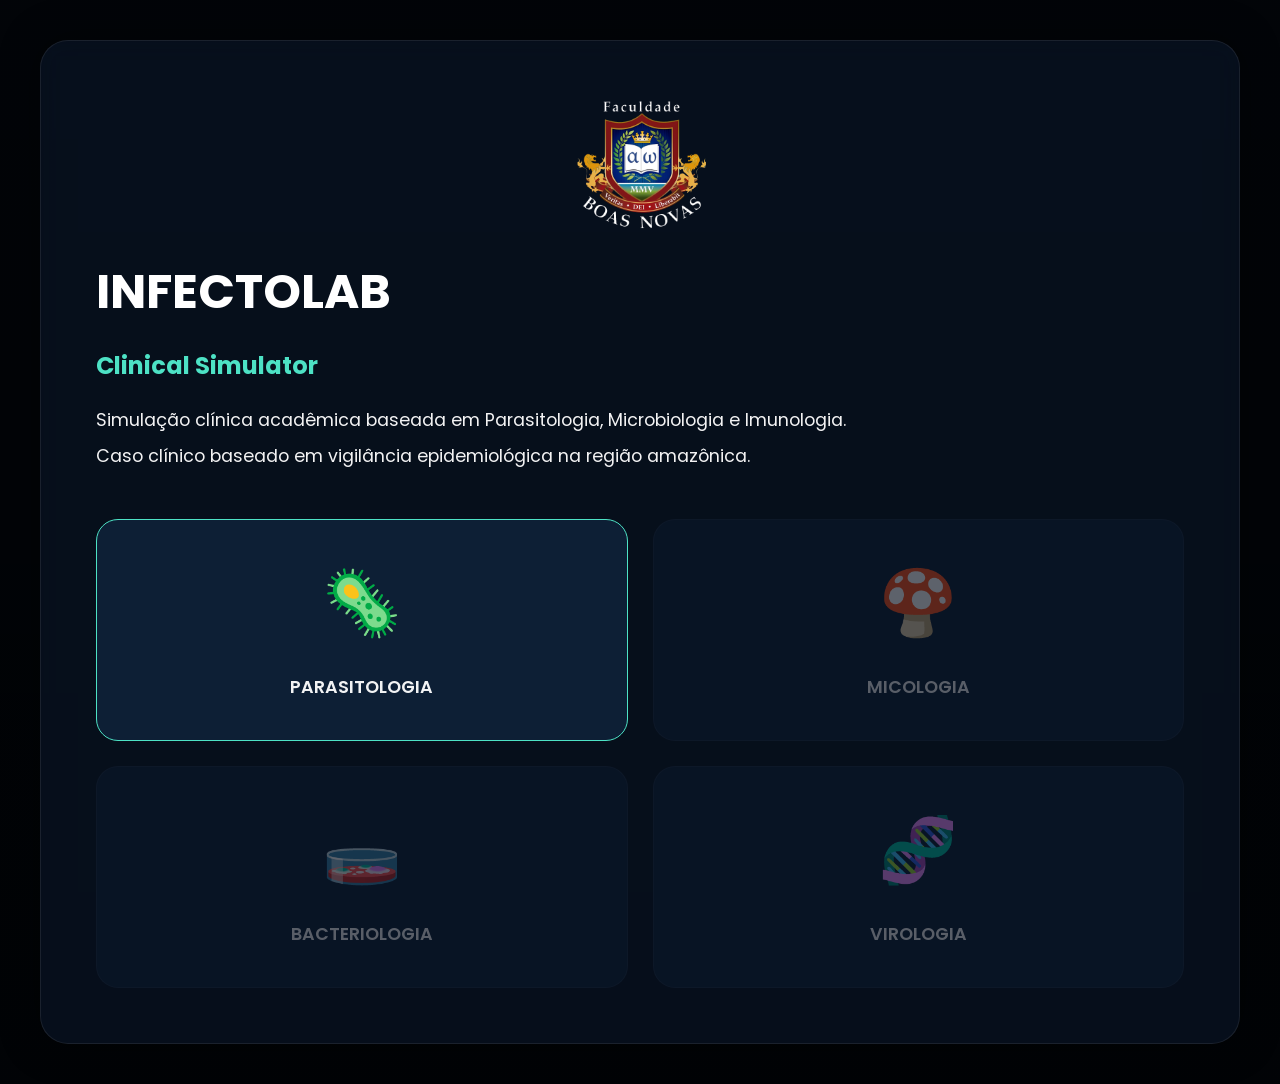
==== index.html @ 78e8980c "Primeira versão InfectoLab" ====
<!DOCTYPE html>
<html lang="pt-BR">

<head>

<meta charset="UTF-8">
<meta name="viewport" content="width=device-width, initial-scale=1.0">

<title>InfectoLab Clinical Simulator</title>

<link rel="stylesheet" href="style.css">

<link href="https://fonts.googleapis.com/css2?family=Poppins:wght@300;400;600;700&display=swap" rel="stylesheet">

</head>

<body>

<!-- FUNDO -->

<div class="background"></div>

<!-- HOME -->

<section id="home" class="screen">

<div class="home-box">

<img src="imagens/logo.png" class="logo">

<h1>INFECTOLAB</h1>

<h2>Clinical Simulator</h2>

<p>
Simulação clínica acadêmica baseada em
Parasitologia, Microbiologia e Imunologia.
</p>

<p class="subtitle">
Caso clínico baseado em vigilância epidemiológica
na região amazônica.
</p>

<div class="menu-grid">

<div class="menu-card active"
onclick="abrirCaso()">

<h3>🦠</h3>

<p>PARASITOLOGIA</p>

</div>

<div class="menu-card disabled">

<h3>🍄</h3>

<p>MICOLOGIA</p>

</div>

<div class="menu-card disabled">

<h3>🧫</h3>

<p>BACTERIOLOGIA</p>

</div>

<div class="menu-card disabled">

<h3>🧬</h3>

<p>VIROLOGIA</p>

</div>

</div>

</div>

</section>

<!-- CONTEXTO -->

<section id="contexto" class="screen hidden">

<div class="content-box">

<h1>COMUNIDADE SÃO RAIMUNDO</h1>

<p>

A comunidade São Raimundo fica localizada
às margens do Rio Solimões, com acesso
exclusivamente fluvial.

A localidade possui cerca de 120 famílias
vivendo da pesca, agricultura familiar e
extração vegetal.

A unidade básica mais próxima fica a
aproximadamente 4 horas de voadeira.

Nos últimos 15 dias, moradores relataram
aumento de casos febris após o período
de cheia dos rios.

O aumento da umidade e acúmulo de água
parada favoreceram proliferação do mosquito
Anopheles.

A equipe de enfermagem recebe alerta da
vigilância municipal sobre possível aumento
de casos de malária na região.

</p>

<button onclick="abrirPaciente()">
CONTINUAR
</button>

</div>

</section>

<!-- PACIENTE -->

<section id="paciente" class="screen hidden">

<div class="content-box">

<h1>PACIENTE</h1>

<div class="patient-grid">

<div class="patient-card">

<h2>IDENTIFICAÇÃO</h2>

<p>
Nome: José Arimateia Ferreira dos Santos
</p>

<p>
Idade: 38 anos
</p>

<p>
Profissão: Pescador artesanal
</p>

</div>

<div class="patient-card">

<h2>CONTEXTO SOCIAL</h2>

<ul>

<li>Mora em casa parcialmente aberta</li>

<li>Dorme sem mosquiteiro</li>

<li>Pesca noturna</li>

<li>Baixa escolaridade</li>

<li>Acesso irregular à saúde</li>

</ul>

</div>

<div class="patient-card">

<h2>QUADRO CLÍNICO</h2>

<ul>

<li>Febre há 5 dias</li>

<li>Sudorese intensa</li>

<li>Cefaleia</li>

<li>Calafrios</li>

<li>Mialgia</li>

<li>Náuseas</li>

</ul>

</div>

<div class="patient-card">

<h2>TRIAGEM</h2>

<p>Temperatura: 39,4°C</p>

<p>PA: 90x60 mmHg</p>

<p>FC: 118 bpm</p>

<p>Mucosas hipocoradas</p>

</div>

</div>

<button onclick="abrirDecisao()">
ANALISAR CASO
</button>

</div>

</section>

<!-- DECISÃO -->

<section id="decisao" class="screen hidden">

<div class="content-box">

<h1>TOMADA DE DECISÃO</h1>

<p class="question">

Qual deve ser a primeira conduta da equipe?

</p>

<div class="choices">

<div class="choice"
onclick="escolha('a')">

<h3>ALTERNATIVA A</h3>

<p>
Administrar antitérmico
e liberar o paciente.
</p>

</div>

<div class="choice"
onclick="escolha('b')">

<h3>ALTERNATIVA B</h3>

<p>
Investigar histórico epidemiológico
e solicitar gota espessa.
</p>

</div>

<div class="choice"
onclick="escolha('c')">

<h3>ALTERNATIVA C</h3>

<p>
Prescrever antibiótico empírico.
</p>

</div>

</div>

</div>

</section>

<!-- RESULTADO -->

<section id="resultado" class="screen hidden">

<div class="content-box">

<h1 id="resultadoTitulo"></h1>

<div id="resultadoTexto"></div>

<button onclick="abrirLaboratorio()">
RESULTADO LABORATORIAL
</button>

</div>

</section>

<!-- LABORATÓRIO -->

<section id="laboratorio" class="screen hidden">

<div class="content-box">

<h1>RESULTADO LABORATORIAL</h1>

<p>

A gota espessa evidencia:

</p>

<ul>

<li>Presença de Plasmodium vivax</li>

<li>Parasitemia moderada</li>

</ul>

<p>

O diagnóstico precoce permitiu
início imediato do tratamento e
redução do risco de agravamento clínico.

</p>

<button onclick="location.reload()">
FINALIZAR CASO
</button>

</div>

</section>

<script src="script.js"></script>

</body>
</html>
---- style.css ----
*{
margin:0;
padding:0;
box-sizing:border-box;
}

body{

font-family:'Poppins', sans-serif;

background:#07111f;

color:white;

overflow-x:hidden;

}

/* TELAS */

.screen{

min-height:100vh;

display:flex;
justify-content:center;
align-items:center;

padding:40px;

position:relative;

animation:fade 0.5s;

background-size:cover;
background-position:center;

}

.screen::before{

content:"";

position:absolute;

width:100%;
height:100%;

background:
linear-gradient(
rgba(0,0,0,0.75),
rgba(0,0,0,0.82)
);

top:0;
left:0;

z-index:0;

}

.screen > *{

position:relative;
z-index:2;

}

.hidden{
display:none;
}

@keyframes fade{

from{
opacity:0;
transform:translateY(20px);
}

to{
opacity:1;
transform:translateY(0);
}

}

/* FUNDOS */

#home{
background-image:url("imagens/home.jpg");
}

#contexto{
background-image:url("imagens/contexto1.jpg");
}

#paciente{
background-image:url("imagens/paciente1.jpg");
}

#decisao{
background-image:url("imagens/decisao1.jpg");
}

#resultado{
background-image:url("imagens/decisao1.jpg");
}

#laboratorio{
background-image:url("imagens/lab1.jpg");
}
/* BOXES */

.home-box,
.content-box{

background:rgba(9,20,37,0.72);

backdrop-filter:blur(14px);

padding:55px;

border-radius:28px;

width:100%;
max-width:1200px;

border:1px solid rgba(255,255,255,0.08);

box-shadow:
0 0 40px rgba(0,0,0,0.45);

}

/* LOGO */

.logo{

width:180px;

display:block;

margin:auto;
margin-bottom:30px;

}

/* TEXTOS */

h1{

font-size:3rem;

margin-bottom:25px;

font-weight:700;

line-height:1.3;

}

h2{

margin:20px 0;

color:#4de2c5;

font-size:1.5rem;

}

h3{

font-size:1.3rem;

margin-bottom:15px;

}

p{

font-size:1.1rem;

line-height:2;

opacity:0.95;

}

ul{

margin-top:20px;
margin-left:20px;

}

li{

margin-bottom:14px;

line-height:1.8;

}

/* MENU */

.menu-grid{

display:grid;

grid-template-columns:repeat(2,1fr);

gap:25px;

margin-top:45px;

}

.menu-card{

padding:35px;

border-radius:22px;

background:rgba(16,37,61,0.78);

border:1px solid rgba(255,255,255,0.06);

text-align:center;

transition:0.35s;

}

.menu-card h3{

font-size:4rem;

margin-bottom:20px;

}

.menu-card p{

font-size:1.1rem;

font-weight:600;

}

.active{

cursor:pointer;

border:1px solid #4de2c5;

}

.active:hover{

transform:translateY(-10px);

background:rgba(22,56,90,0.92);

box-shadow:
0 0 30px rgba(77,226,197,0.2);

}

.disabled{

opacity:0.35;

}

/* BOTÕES */

button{

background:#19c37d;

color:white;

border:none;

padding:18px 35px;

font-size:1rem;

font-weight:600;

border-radius:14px;

cursor:pointer;

margin-top:35px;

transition:0.3s;

}

button:hover{

transform:translateY(-3px);

background:#23d38a;

}

/* PACIENTE */

.patient-grid{

display:grid;

grid-template-columns:repeat(2,1fr);

gap:25px;

margin-top:35px;

}

.patient-card{

background:rgba(16,37,61,0.82);

padding:30px;

border-radius:22px;

border:1px solid rgba(255,255,255,0.05);

backdrop-filter:blur(10px);

}

/* DECISÕES */

.question{

font-size:1.5rem;

margin-bottom:40px;

line-height:1.6;

}

.choices{

display:grid;

grid-template-columns:1fr;

gap:20px;

}

.choice{

background:rgba(16,37,61,0.82);

padding:30px;

border-radius:22px;

cursor:pointer;

transition:0.3s;

border:1px solid transparent;

}

.choice:hover{

transform:translateX(10px);

border-color:#4de2c5;

background:rgba(22,56,90,0.92);

}

/* RESULTADOS */

.reward{

color:#19c37d;

margin-top:30px;

font-size:1.5rem;

}

.penalty{

color:#ff5c7a;

margin-top:30px;

font-size:1.5rem;

}

/* RESPONSIVO */

@media(max-width:900px){

.menu-grid,
.patient-grid{

grid-template-columns:1fr;

}

h1{

font-size:2rem;

}

.home-box,
.content-box{

padding:35px;

}

.logo{

width:140px;

}

}
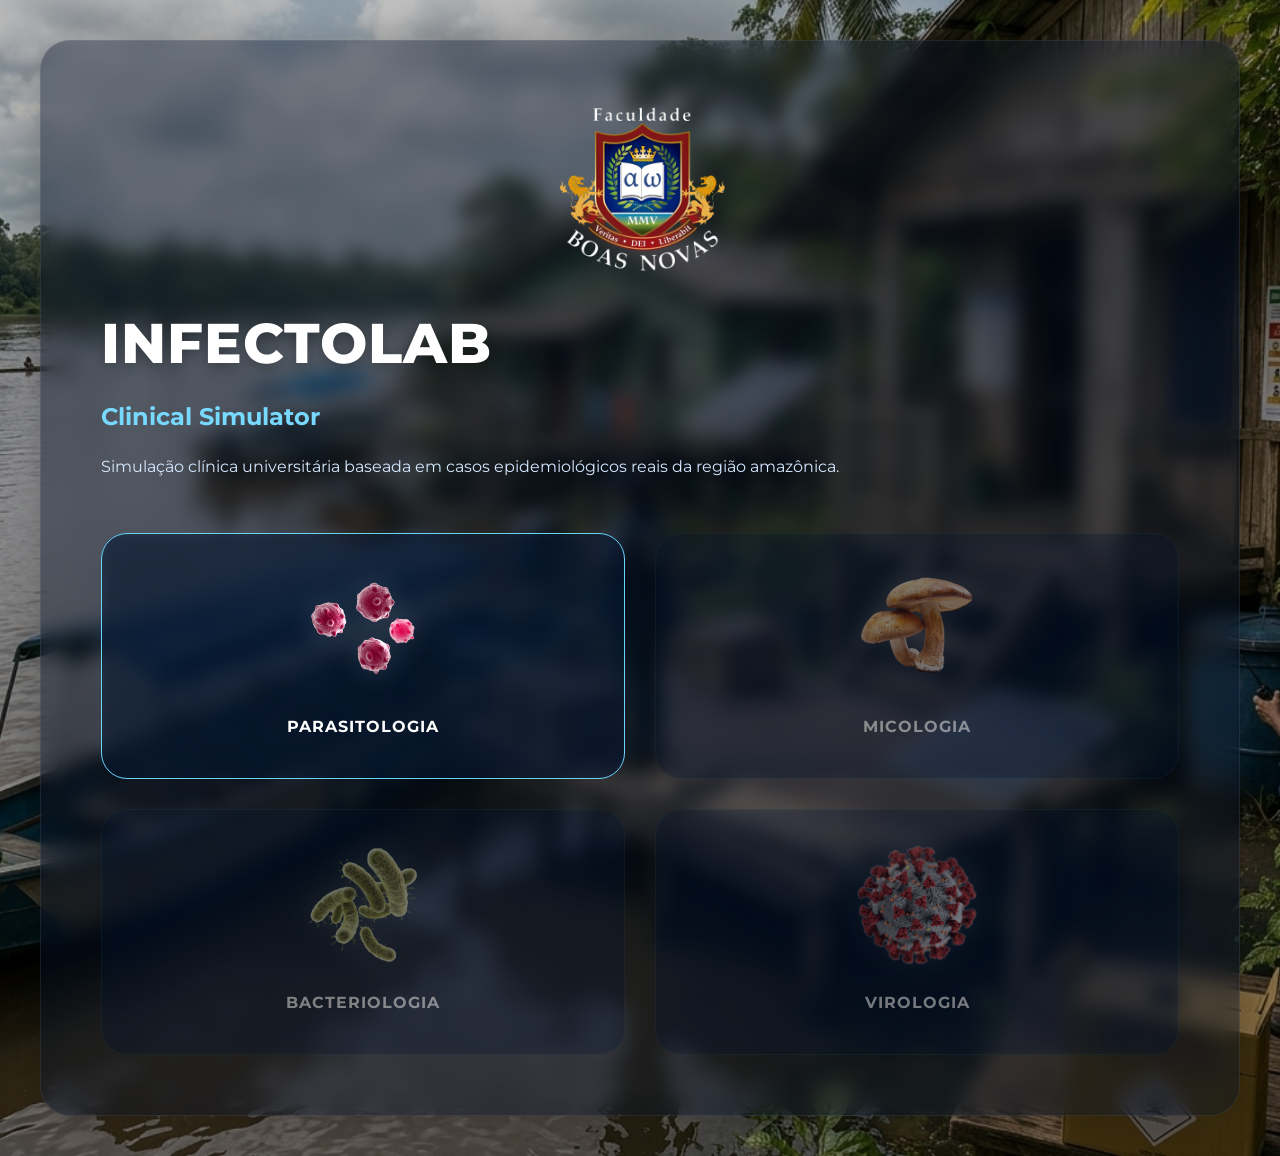
==== commit 301f3fe1: "novo visual faculdade boas novas" ====
--- a/index.html
+++ b/index.html
@@ -10,16 +10,12 @@
 
 <link rel="stylesheet" href="style.css">
 
-<link href="https://fonts.googleapis.com/css2?family=Poppins:wght@300;400;600;700&display=swap" rel="stylesheet">
+<link href="https://fonts.googleapis.com/css2?family=Montserrat:wght@300;400;500;600;700;800&display=swap" rel="stylesheet">
 
 </head>
 
 <body>
 
-<!-- FUNDO -->
-
-<div class="background"></div>
-
 <!-- HOME -->
 
 <section id="home" class="screen">
@@ -32,46 +28,55 @@
 
 <h2>Clinical Simulator</h2>
 
-<p>
-Simulação clínica acadêmica baseada em
-Parasitologia, Microbiologia e Imunologia.
-</p>
-
 <p class="subtitle">
-Caso clínico baseado em vigilância epidemiológica
-na região amazônica.
+
+Simulação clínica universitária baseada em
+casos epidemiológicos reais da região amazônica.
+
 </p>
 
 <div class="menu-grid">
+
+<!-- PARASITOLOGIA -->
 
 <div class="menu-card active"
 onclick="abrirCaso()">
 
-<h3>🦠</h3>
+<img src="imagens/parasita.png"
+class="menu-img">
 
 <p>PARASITOLOGIA</p>
 
 </div>
 
+<!-- MICOLOGIA -->
+
 <div class="menu-card disabled">
 
-<h3>🍄</h3>
+<img src="imagens/micologia.png"
+class="menu-img">
 
 <p>MICOLOGIA</p>
 
 </div>
 
+<!-- BACTERIOLOGIA -->
+
 <div class="menu-card disabled">
 
-<h3>🧫</h3>
+<img src="imagens/bacteria.webp"
+class="menu-img">
 
 <p>BACTERIOLOGIA</p>
 
 </div>
 
+<!-- VIROLOGIA -->
+
 <div class="menu-card disabled">
 
-<h3>🧬</h3>
+<img src="imagens/virus.png"
+class="menu-img">
 
 <p>VIROLOGIA</p>
 
@@ -93,28 +98,17 @@
 
 <p>
 
-A comunidade São Raimundo fica localizada
-às margens do Rio Solimões, com acesso
-exclusivamente fluvial.
-
-A localidade possui cerca de 120 famílias
-vivendo da pesca, agricultura familiar e
-extração vegetal.
-
-A unidade básica mais próxima fica a
-aproximadamente 4 horas de voadeira.
-
-Nos últimos 15 dias, moradores relataram
-aumento de casos febris após o período
-de cheia dos rios.
-
-O aumento da umidade e acúmulo de água
-parada favoreceram proliferação do mosquito
-Anopheles.
-
-A equipe de enfermagem recebe alerta da
-vigilância municipal sobre possível aumento
-de casos de malária na região.
+A comunidade São Raimundo fica localizada às margens do Rio Solimões, com acesso exclusivamente fluvial.
+
+A localidade possui cerca de 120 famílias vivendo da pesca, agricultura familiar e extração vegetal.
+
+A unidade básica mais próxima fica a aproximadamente 4 horas de voadeira.
+
+Nos últimos 15 dias, moradores relataram aumento de casos febris após o período de cheia dos rios.
+
+O aumento da umidade e acúmulo de água parada favoreceram proliferação do mosquito Anopheles.
+
+A equipe de enfermagem recebe alerta da vigilância municipal sobre possível aumento de casos de malária na região.
 
 </p>
 
@@ -140,17 +134,11 @@
 
 <h2>IDENTIFICAÇÃO</h2>
 
-<p>
-Nome: José Arimateia Ferreira dos Santos
-</p>
-
-<p>
-Idade: 38 anos
-</p>
-
-<p>
-Profissão: Pescador artesanal
-</p>
+<p>Nome: José Arimateia Ferreira dos Santos</p>
+
+<p>Idade: 38 anos</p>
+
+<p>Profissão: Pescador artesanal</p>
 
 </div>
 
@@ -180,7 +168,7 @@
 
 <ul>
 
-<li>Febre há 5 dias</li>
+<li>Febre intermitente há 5 dias</li>
 
 <li>Sudorese intensa</li>
 
@@ -190,6 +178,8 @@
 
 <li>Mialgia</li>
 
+<li>Fraqueza extrema</li>
+
 <li>Náuseas</li>
 
 </ul>
@@ -206,7 +196,7 @@
 
 <p>FC: 118 bpm</p>
 
-<p>Mucosas hipocoradas</p>
+<p>Mucosas discretamente hipocoradas</p>
 
 </div>
 
@@ -319,9 +309,7 @@
 
 <p>
 
-O diagnóstico precoce permitiu
-início imediato do tratamento e
-redução do risco de agravamento clínico.
+O diagnóstico precoce permitiu início imediato do tratamento e redução do risco de agravamento clínico.
 
 </p>
 
--- a/style.css
+++ b/style.css
@@ -6,9 +6,9 @@
 
 body{
 
-font-family:'Poppins', sans-serif;
-
-background:#07111f;
+font-family:'Montserrat', sans-serif;
+
+background:#071120;
 
 color:white;
 
@@ -30,12 +30,16 @@
 
 position:relative;
 
-animation:fade 0.5s;
+animation:fade 0.6s ease;
 
 background-size:cover;
 background-position:center;
 
-}
+overflow:hidden;
+
+}
+
+/* OVERLAY MAIS FRACO */
 
 .screen::before{
 
@@ -48,8 +52,8 @@
 
 background:
 linear-gradient(
-rgba(0,0,0,0.75),
-rgba(0,0,0,0.82)
+rgba(0,0,0,0.22),
+rgba(0,0,0,0.35)
 );
 
 top:0;
@@ -87,48 +91,51 @@
 /* FUNDOS */
 
 #home{
-background-image:url("imagens/home.jpg");
+background-image:url("imagens/home.png");
 }
 
 #contexto{
-background-image:url("imagens/contexto1.jpg");
+background-image:url("imagens/contexto1.jpeg");
 }
 
 #paciente{
-background-image:url("imagens/paciente1.jpg");
+background-image:url("imagens/paciente1.jpeg");
 }
 
 #decisao{
-background-image:url("imagens/decisao1.jpg");
+background-image:url("imagens/decisao1.jpeg");
 }
 
 #resultado{
-background-image:url("imagens/decisao1.jpg");
+background-image:url("imagens/decisao1.jpeg");
 }
 
 #laboratorio{
-background-image:url("imagens/lab1.jpg");
-}
+background-image:url("imagens/lab1.png");
+}
+
 /* BOXES */
 
 .home-box,
 .content-box{
 
-background:rgba(9,20,37,0.72);
-
-backdrop-filter:blur(14px);
-
-padding:55px;
-
-border-radius:28px;
+background:
+rgba(5,18,38,0.42);
+
+backdrop-filter:blur(10px);
+
+padding:60px;
+
+border-radius:30px;
 
 width:100%;
-max-width:1200px;
-
-border:1px solid rgba(255,255,255,0.08);
+max-width:1250px;
+
+border:
+1px solid rgba(255,255,255,0.08);
 
 box-shadow:
-0 0 40px rgba(0,0,0,0.45);
+0 0 45px rgba(0,0,0,0.25);
 
 }
 
@@ -136,12 +143,12 @@
 
 .logo{
 
-width:180px;
+width:230px;
 
 display:block;
 
 margin:auto;
-margin-bottom:30px;
+margin-bottom:35px;
 
 }
 
@@ -149,259 +156,316 @@
 
 h1{
 
-font-size:3rem;
+font-size:3.5rem;
 
 margin-bottom:25px;
 
+font-weight:800;
+
+letter-spacing:1px;
+
+text-shadow:
+0 4px 15px rgba(0,0,0,0.35);
+
+}
+
+h2{
+
+margin:20px 0;
+
+color:#78d9ff;
+
+font-size:1.5rem;
+
 font-weight:700;
 
-line-height:1.3;
-
-}
-
-h2{
-
-margin:20px 0;
-
-color:#4de2c5;
+}
+
+h3{
+
+font-size:1.2rem;
+
+margin-bottom:15px;
+
+}
+
+p{
+
+font-size:1.12rem;
+
+line-height:2;
+
+}
+
+.subtitle{
+
+margin-top:20px;
+
+font-size:1rem;
+
+color:#d5e8ff;
+
+}
+
+/* MENU */
+
+.menu-grid{
+
+display:grid;
+
+grid-template-columns:repeat(2,1fr);
+
+gap:30px;
+
+margin-top:50px;
+
+}
+
+.menu-card{
+
+padding:35px;
+
+border-radius:26px;
+
+background:
+rgba(8,28,55,0.42);
+
+border:
+1px solid rgba(255,255,255,0.08);
+
+text-align:center;
+
+transition:0.35s;
+
+backdrop-filter:blur(8px);
+
+}
+
+.menu-card p{
+
+margin-top:18px;
+
+font-size:1rem;
+
+font-weight:700;
+
+letter-spacing:1px;
+
+}
+
+/* IMAGENS DAS MATÉRIAS */
+
+.menu-img{
+
+width:120px;
+height:120px;
+
+object-fit:contain;
+
+filter:
+drop-shadow(0 0 15px rgba(255,255,255,0.15));
+
+}
+
+/* HOVER */
+
+.active{
+
+cursor:pointer;
+
+border:
+1px solid #69d4ff;
+
+}
+
+.active:hover{
+
+transform:translateY(-10px);
+
+background:
+rgba(16,45,82,0.58);
+
+box-shadow:
+0 0 30px rgba(105,212,255,0.22);
+
+}
+
+.disabled{
+
+opacity:0.45;
+
+}
+
+/* BOTÕES */
+
+button{
+
+background:
+linear-gradient(
+135deg,
+#0066ff,
+#00b7ff
+);
+
+color:white;
+
+border:none;
+
+padding:18px 38px;
+
+font-size:1rem;
+
+font-weight:700;
+
+border-radius:14px;
+
+cursor:pointer;
+
+margin-top:35px;
+
+transition:0.3s;
+
+box-shadow:
+0 10px 25px rgba(0,150,255,0.25);
+
+}
+
+button:hover{
+
+transform:translateY(-4px);
+
+}
+
+/* PACIENTE */
+
+.patient-grid{
+
+display:grid;
+
+grid-template-columns:repeat(2,1fr);
+
+gap:25px;
+
+margin-top:35px;
+
+}
+
+.patient-card{
+
+background:
+rgba(10,30,55,0.35);
+
+padding:32px;
+
+border-radius:24px;
+
+border:
+1px solid rgba(255,255,255,0.06);
+
+backdrop-filter:blur(6px);
+
+transition:0.3s;
+
+}
+
+.patient-card:hover{
+
+transform:translateY(-5px);
+
+background:
+rgba(18,40,70,0.48);
+
+}
+
+/* DECISÕES */
+
+.question{
 
 font-size:1.5rem;
 
-}
-
-h3{
-
-font-size:1.3rem;
-
-margin-bottom:15px;
-
-}
-
-p{
-
-font-size:1.1rem;
-
-line-height:2;
-
-opacity:0.95;
-
-}
-
-ul{
-
-margin-top:20px;
-margin-left:20px;
-
-}
-
-li{
-
-margin-bottom:14px;
-
-line-height:1.8;
-
-}
-
-/* MENU */
-
-.menu-grid{
+margin-bottom:40px;
+
+font-weight:600;
+
+}
+
+.choices{
 
 display:grid;
 
-grid-template-columns:repeat(2,1fr);
-
-gap:25px;
-
-margin-top:45px;
-
-}
-
-.menu-card{
-
-padding:35px;
-
-border-radius:22px;
-
-background:rgba(16,37,61,0.78);
-
-border:1px solid rgba(255,255,255,0.06);
-
-text-align:center;
-
-transition:0.35s;
-
-}
-
-.menu-card h3{
-
-font-size:4rem;
-
-margin-bottom:20px;
-
-}
-
-.menu-card p{
-
-font-size:1.1rem;
-
-font-weight:600;
-
-}
-
-.active{
+gap:20px;
+
+}
+
+.choice{
+
+background:
+rgba(10,30,55,0.36);
+
+padding:32px;
+
+border-radius:24px;
 
 cursor:pointer;
 
-border:1px solid #4de2c5;
-
-}
-
-.active:hover{
-
-transform:translateY(-10px);
-
-background:rgba(22,56,90,0.92);
-
-box-shadow:
-0 0 30px rgba(77,226,197,0.2);
-
-}
-
-.disabled{
-
-opacity:0.35;
-
-}
-
-/* BOTÕES */
-
-button{
-
-background:#19c37d;
-
-color:white;
-
-border:none;
-
-padding:18px 35px;
-
-font-size:1rem;
-
-font-weight:600;
-
-border-radius:14px;
-
-cursor:pointer;
-
-margin-top:35px;
-
 transition:0.3s;
 
-}
-
-button:hover{
-
-transform:translateY(-3px);
-
-background:#23d38a;
-
-}
-
-/* PACIENTE */
-
-.patient-grid{
-
-display:grid;
-
-grid-template-columns:repeat(2,1fr);
-
-gap:25px;
-
-margin-top:35px;
-
-}
-
-.patient-card{
-
-background:rgba(16,37,61,0.82);
-
-padding:30px;
-
-border-radius:22px;
-
-border:1px solid rgba(255,255,255,0.05);
-
-backdrop-filter:blur(10px);
-
-}
-
-/* DECISÕES */
-
-.question{
+border:
+1px solid transparent;
+
+}
+
+.choice:hover{
+
+transform:translateX(8px);
+
+border-color:#6ed9ff;
+
+background:
+rgba(18,40,70,0.52);
+
+}
+
+/* RESULTADOS */
+
+.reward{
+
+color:#6dff9e;
+
+margin-top:30px;
 
 font-size:1.5rem;
 
-margin-bottom:40px;
-
-line-height:1.6;
-
-}
-
-.choices{
-
-display:grid;
-
-grid-template-columns:1fr;
-
-gap:20px;
-
-}
-
-.choice{
-
-background:rgba(16,37,61,0.82);
-
-padding:30px;
-
-border-radius:22px;
-
-cursor:pointer;
-
-transition:0.3s;
-
-border:1px solid transparent;
-
-}
-
-.choice:hover{
-
-transform:translateX(10px);
-
-border-color:#4de2c5;
-
-background:rgba(22,56,90,0.92);
-
-}
-
-/* RESULTADOS */
-
-.reward{
-
-color:#19c37d;
+font-weight:700;
+
+}
+
+.penalty{
+
+color:#ff6f8d;
 
 margin-top:30px;
 
 font-size:1.5rem;
 
-}
-
-.penalty{
-
-color:#ff5c7a;
-
-margin-top:30px;
-
-font-size:1.5rem;
+font-weight:700;
+
+}
+
+/* SCROLL */
+
+::-webkit-scrollbar{
+width:10px;
+}
+
+::-webkit-scrollbar-track{
+background:#071120;
+}
+
+::-webkit-scrollbar-thumb{
+
+background:#2f86ff;
+border-radius:20px;
 
 }
 
@@ -418,7 +482,20 @@
 
 h1{
 
-font-size:2rem;
+font-size:2.2rem;
+
+}
+
+.logo{
+
+width:160px;
+
+}
+
+.menu-img{
+
+width:90px;
+height:90px;
 
 }
 
@@ -429,10 +506,4 @@
 
 }
 
-.logo{
-
-width:140px;
-
-}
-
 }
